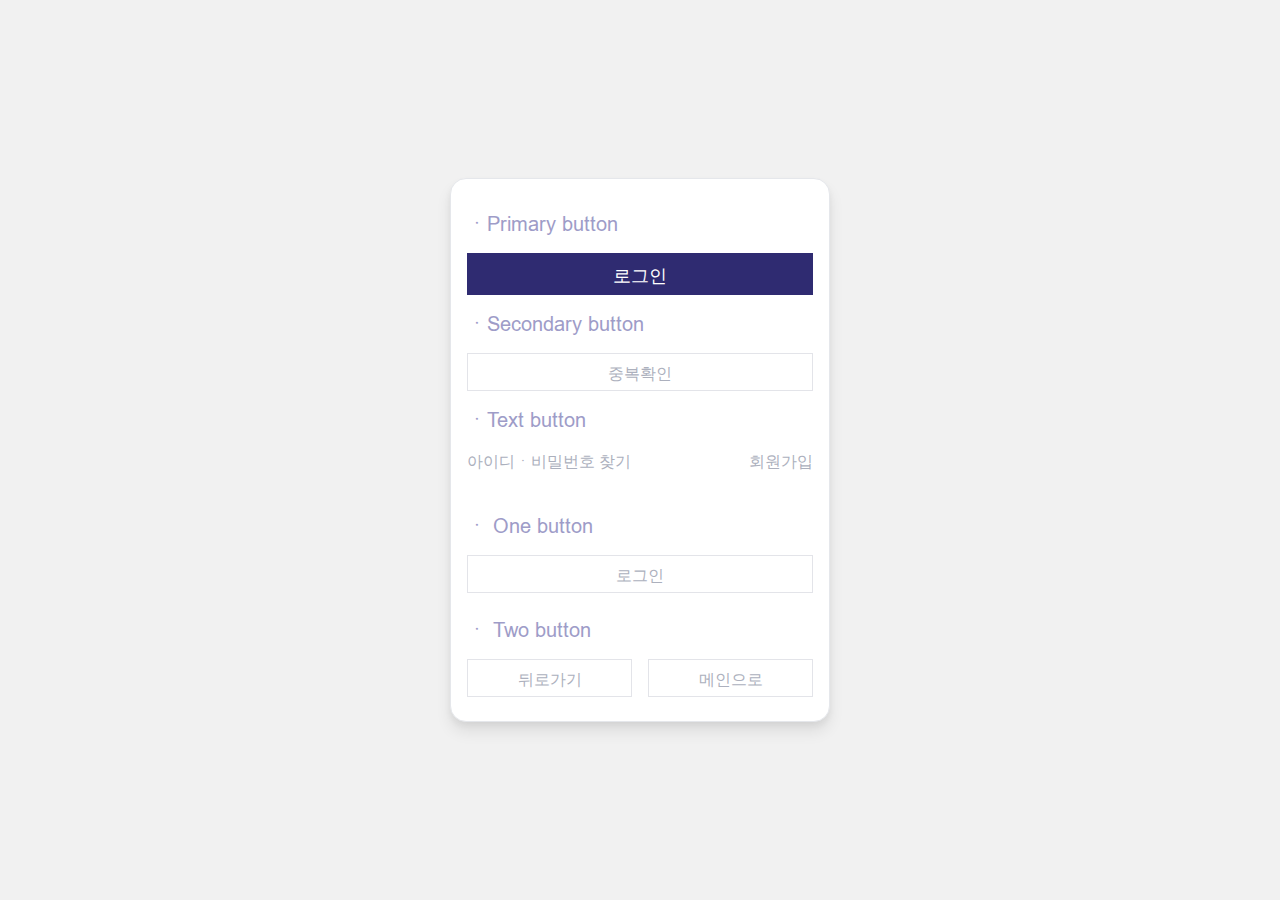
==== components/button.html @ af0a0928 "(2022-11-02)라임에듀 로그인 첫커밋" ====
<!DOCTYPE html>
<html lang="ko">
<head>
  <meta charset="UTF-8">
  <meta http-equiv="X-UA-Compatible" content="IE=edge">
  <meta name="viewport" content="width=device-width">
  <title>버튼 요소</title>
  <link href="/css/common.css" rel="stylesheet">
</head>
<body>
  
  <div class="wrap pt-16">
    
    <!-- 버튼 종류 -->
    <div class="itmes col-span-6">
      <div class="font-20-r text-light mtb-16">ㆍPrimary button</div>
      <button class="btn-primary">로그인</button>
      <div class="font-20-r text-light mtb-16">ㆍSecondary button</div>
      <button class="btn-secondary">중복확인</button>
      <div class="font-20-r text-light mtb-16">ㆍText button</div>
    </div>
    
    <div class="itmes col-span-3">
      <a class="btn-text">아이디ㆍ비밀번호 찾기</a>
    </div>
    <div class="itmes col-span-3 text-r">
      <a class="btn-text">회원가입</a>
    </div>


    <!-- 버튼 갯수 -->
    <div class="items col-span-6 mt-24">
      <div class="font-20-r text-light mtb-16">ㆍ One button</div>
    </div>
    <div class="itmes col-span-6">
      <button class="btn-secondary">로그인</button>
    </div>

    <div class="items col-span-6 mt-8">
      <div class="font-20-r text-light mtb-16">ㆍ Two button</div>
    </div>
    <div class="itmes col-span-3">
      <button class="btn-secondary" onclick="location.href='/index.html'">뒤로가기</button>
    </div>
    <div class="itmes col-span-3 mb-24">
      <button class="btn-secondary" onclick="location.href='/index.html'">메인으로</button>
    </div>

  </div>

</body>
</html>
---- css/common.css ----
@import url('/css/import/reset.css');
@import url('/css/import/font.css');
@import url('/css/import/color.css');
@import url('/css/import/grid.css');

/* Common */
body{
  /* min-width: 1440px;  */
  overflow-x: hidden;
  background: #F1F1F1;
}
.col-span-4-center{grid-column: 2 / 6;}

/* =================================================== */
/* Login */
/* =================================================== */
.wrap{
  width: 380px; 
  height: fit-content;
  position: absolute;
  top: 0; bottom: 0; left: 0; right: 0;
  margin: auto;
  background: #fff;
  border: 1px solid #E5E7EB;
  border-radius: 16px;
  box-shadow: 0px 10px 15px rgba(0, 0, 0, 0.08), 0px 4px 6px rgba(0, 0, 0, 0.05);
  display: grid;
  display: -ms-grid;
  display: -moz-grid;
  grid-template-columns: repeat(6, minmax(0, 1fr));
  -ms-grid-columns: 1fr 1fr 1fr 1fr 1fr 1fr; 
  grid-gap: 16px; gap: 16px; row-gap: 0;
  padding: 0 16px;
  /* padding-left: 16px; */
  overflow-y: hidden;
}
/* .wrap .items{margin-right: 16px;} */
.wrap .items:nth-of-type(1){-ms-grid-column: 1 / 7;}
.wrap .items:nth-of-type(2){-ms-grid-column: 2;}
.wrap .items:nth-of-type(3){-ms-grid-column: 3;}
.wrap .items:nth-of-type(4){-ms-grid-column: 4;}
.wrap .items:nth-of-type(5){-ms-grid-column: 5;}
.wrap .items:nth-of-type(6){-ms-grid-column: 6;}


/* =================================================== */
/* Form */
/* =================================================== */
.label-form{
  display: flex; flex-direction: column;
}
.label{
  width: fit-content;
  padding: 16px 8px 0 0;
  font-size: 18px; font-weight: 400;
}
input[type="text"]{
  width: 100%;
  border: 0;
  border-bottom: 1px solid #E3E4E9;
  outline: none;
  padding: 8px 0;
}
input[type="text"]::placeholder{
  color: #C8CAD3;
  font-size: 16px; font-weight: 400;
}
input[type="text"]:focus{
  background: #fff;
  border-bottom: 1px solid #2F2B71;
}
input[type="text"]:read-only{
  font-size: 26px; font-weight: 600;
}
input[type="text"]:read-only:focus{
  border-bottom: 1px solid #E3E4E9;
}
.icon-form{
  display: flex; flex-direction: row;
  align-items: center;
}
.pw{
  flex: 1;
  padding-right: 40px !important;
}
.icon-form > .icon-button{
  padding-right: 8px;
  margin-left: -30px;
}
.icon-form > .icon-button:hover,
.icon-form > .icon-button:active,
.icon-form > .icon-button:focus{
  filter: brightness(0) saturate(100%) invert(28%) sepia(11%) saturate(3001%) hue-rotate(204deg) brightness(98%) contrast(89%);
}
.btn-form{
  display: flex; flex-direction: row;
  gap: 16px;
}
.btn-form > input{flex: 2;}
.btn-form > button{flex: 1;}

/* =================================================== */
/* Button */
/* =================================================== */
/* Primary button */
.btn-primary{
  width: 100%; height: 42px;
  background: #2F2B71;
  color: #fff;
  font-size: 18px; font-weight: 400;
  padding: 9px 0;
}
.btn-primary:hover{
  background: #4D498E;
}
/* Secondary button */
.btn-secondary{
  width: 100%; height: 38px;
  background: #FFFFFF;
  color: #ACB0BD;
  font-size: 16px; font-weight: 400;
  border: 1px solid #E3E4E9;
  padding: 7px 0;
}
.btn-secondary:hover{
  box-shadow: 0px 2px 4px rgba(0, 0, 0, 0.04), 0px 4px 6px rgba(0, 0, 0, 0.08);
}
/* Text button */
.btn-text{
  font-size: 16px; font-weight: 400;
  color: #ACB0BD;
  cursor: pointer;
}
.btn-text:hover{
  border-bottom: 1px solid #ACB0BD;
}

/* =================================================== */
/* Modal */
/* =================================================== */
.show{display: block;}
.no-show{display: none;}
.modal{
  position: absolute;
  top: 0; bottom: 0; left: 0; right: 0;
  margin: auto;
  z-index: 2;
  width: 256px; height: fit-content;
  background: #FFFFFF;
  border: 1px solid #E5E7EB;
  box-shadow: 0px 15px 10px rgba(0, 0, 0, 0.08), 0px 6px 4px rgba(0, 0, 0, 0.05);
  border-radius: 8px;
  padding: 24px 0 0 0;
  display: flex; flex-direction: column;
  align-items: center;
}
.modal-title{
  font-size: 26px; font-weight: 600;
  color: #222222;
}
.modal-text{
  font-size: 17px; font-weight: 400;
  color: #3D3E43;
  padding: 16px 0;
  margin: 8px 0;
}
.btn-modal{
  width: 100%;
  border-top: 1px solid #E3E4E9;
  font-size: 18px; font-weight: 400;
  color: #2F2B71;
  padding: 13px 0;
}
.btn-modal:hover{
  background: #F0F1F5;
  border-bottom-left-radius: 8px;
  border-bottom-right-radius: 8px;
}

.modal-mask{
  background-color: #000;
  opacity: 0.5;
  width: 100%;
  height: 100%;
  position: absolute;
  top: 0;
  left: 0;
  z-index: 1;
}


/* Logo */
.logo-wrap{
  border: 1px solid transparent;
  height: 75px;
  padding-bottom: 42px;
}
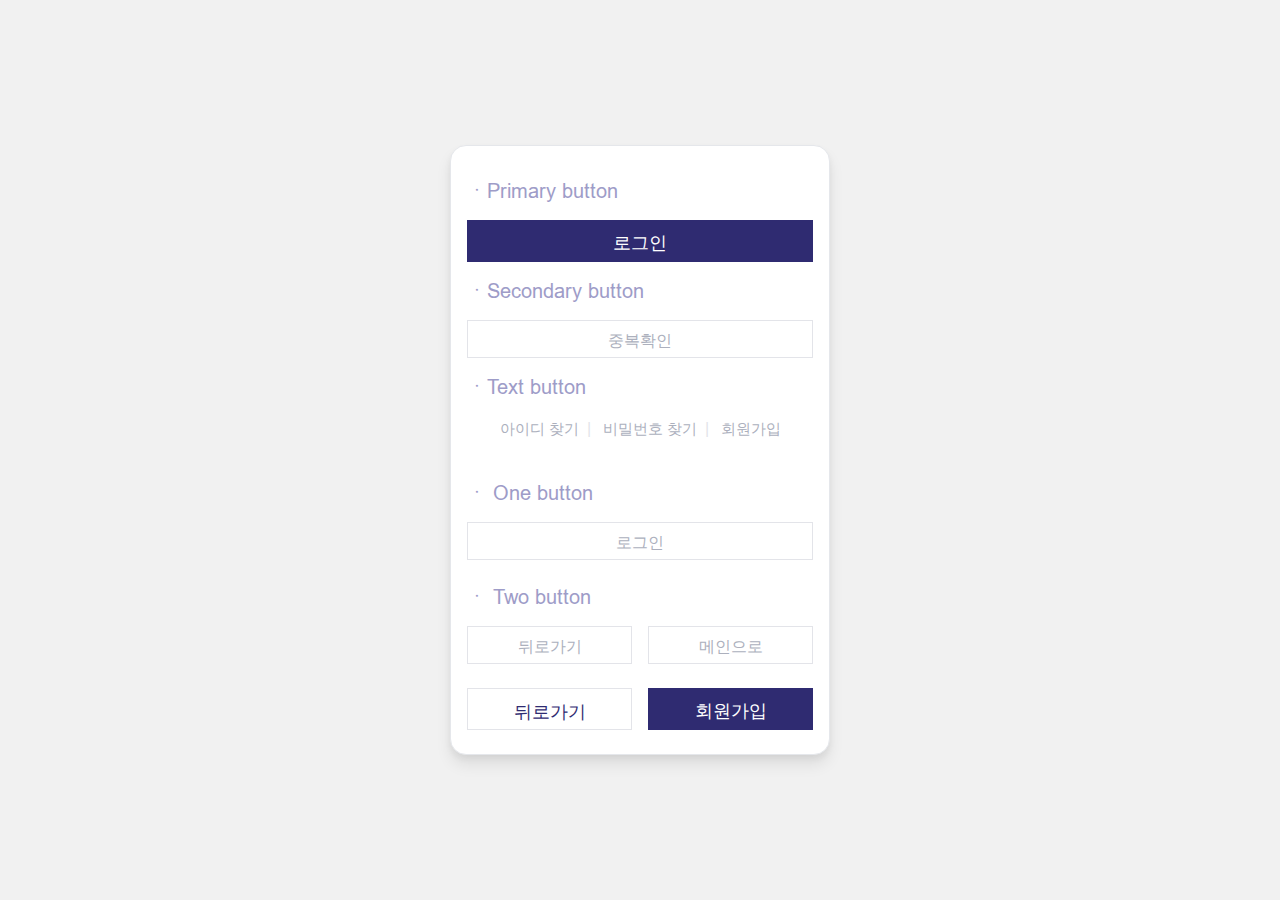
==== commit bfe1a65c: "(2022-11-10)라임에듀 수정요청건 변경 및 소스전달완료" ====
--- a/components/button.html
+++ b/components/button.html
@@ -20,10 +20,17 @@
       <div class="font-20-r text-light mtb-16">ㆍText button</div>
     </div>
     
-    <div class="itmes col-span-3">
+    <!-- 수정전 -->
+    <!-- <div class="itmes col-span-3">
       <a class="btn-text">아이디ㆍ비밀번호 찾기</a>
     </div>
     <div class="itmes col-span-3 text-r">
+      <a class="btn-text">회원가입</a>
+    </div> -->
+    <!-- 수정 후 -->
+    <div class="col-span-6 btn-text-group">
+      <a class="btn-text">아이디 찾기</a><span>|</span>
+      <a class="btn-text">비밀번호 찾기</a><span>|</span>
       <a class="btn-text">회원가입</a>
     </div>
 
@@ -46,6 +53,14 @@
       <button class="btn-secondary" onclick="location.href='/index.html'">메인으로</button>
     </div>
 
+    <!-- secondary-42 버튼 추가 -->
+    <div class="itmes col-span-3">
+      <button class="btn-secondary-42" onclick="location.href='/index.html'">뒤로가기</button>
+    </div>
+    <div class="itmes col-span-3 mb-24">
+      <button class="btn-primary">회원가입</button>
+    </div>
+
   </div>
 
 </body>
--- a/css/common.css
+++ b/css/common.css
@@ -5,7 +5,6 @@
 
 /* Common */
 body{
-  /* min-width: 1440px;  */
   overflow-x: hidden;
   background: #F1F1F1;
 }
@@ -31,17 +30,8 @@
   -ms-grid-columns: 1fr 1fr 1fr 1fr 1fr 1fr; 
   grid-gap: 16px; gap: 16px; row-gap: 0;
   padding: 0 16px;
-  /* padding-left: 16px; */
   overflow-y: hidden;
 }
-/* .wrap .items{margin-right: 16px;} */
-.wrap .items:nth-of-type(1){-ms-grid-column: 1 / 7;}
-.wrap .items:nth-of-type(2){-ms-grid-column: 2;}
-.wrap .items:nth-of-type(3){-ms-grid-column: 3;}
-.wrap .items:nth-of-type(4){-ms-grid-column: 4;}
-.wrap .items:nth-of-type(5){-ms-grid-column: 5;}
-.wrap .items:nth-of-type(6){-ms-grid-column: 6;}
-
 
 /* =================================================== */
 /* Form */
@@ -114,25 +104,37 @@
   background: #4D498E;
 }
 /* Secondary button */
-.btn-secondary{
-  width: 100%; height: 38px;
+[class^="btn-secondary"]{
+  width: 100%;
   background: #FFFFFF;
   color: #ACB0BD;
-  font-size: 16px; font-weight: 400;
+  font-weight: 400;
   border: 1px solid #E3E4E9;
-  padding: 7px 0;
-}
-.btn-secondary:hover{
+}
+.btn-secondary{
+  height: 38px; font-size: 16px; padding: 7px 0;
+}
+.btn-secondary-42{
+  height: 42px; font-size: 18px; color: #2F2B71; padding: 9px 0;
+}
+[class^="btn-secondary"]:hover{
   box-shadow: 0px 2px 4px rgba(0, 0, 0, 0.04), 0px 4px 6px rgba(0, 0, 0, 0.08);
 }
+
 /* Text button */
 .btn-text{
-  font-size: 16px; font-weight: 400;
+  font-size: 15px; font-weight: 400;
   color: #ACB0BD;
   cursor: pointer;
 }
 .btn-text:hover{
   border-bottom: 1px solid #ACB0BD;
+}
+.btn-text-group{
+  text-align: center;
+}
+.btn-text-group > span{
+  color: #E3E4E9; margin: 0 8px;
 }
 
 /* =================================================== */
@@ -164,6 +166,7 @@
   padding: 16px 0;
   margin: 8px 0;
 }
+.modal-text > b{font-weight: 600;}
 .btn-modal{
   width: 100%;
   border-top: 1px solid #E3E4E9;
@@ -176,7 +179,6 @@
   border-bottom-left-radius: 8px;
   border-bottom-right-radius: 8px;
 }
-
 .modal-mask{
   background-color: #000;
   opacity: 0.5;
@@ -188,7 +190,6 @@
   z-index: 1;
 }
 
-
 /* Logo */
 .logo-wrap{
   border: 1px solid transparent;
